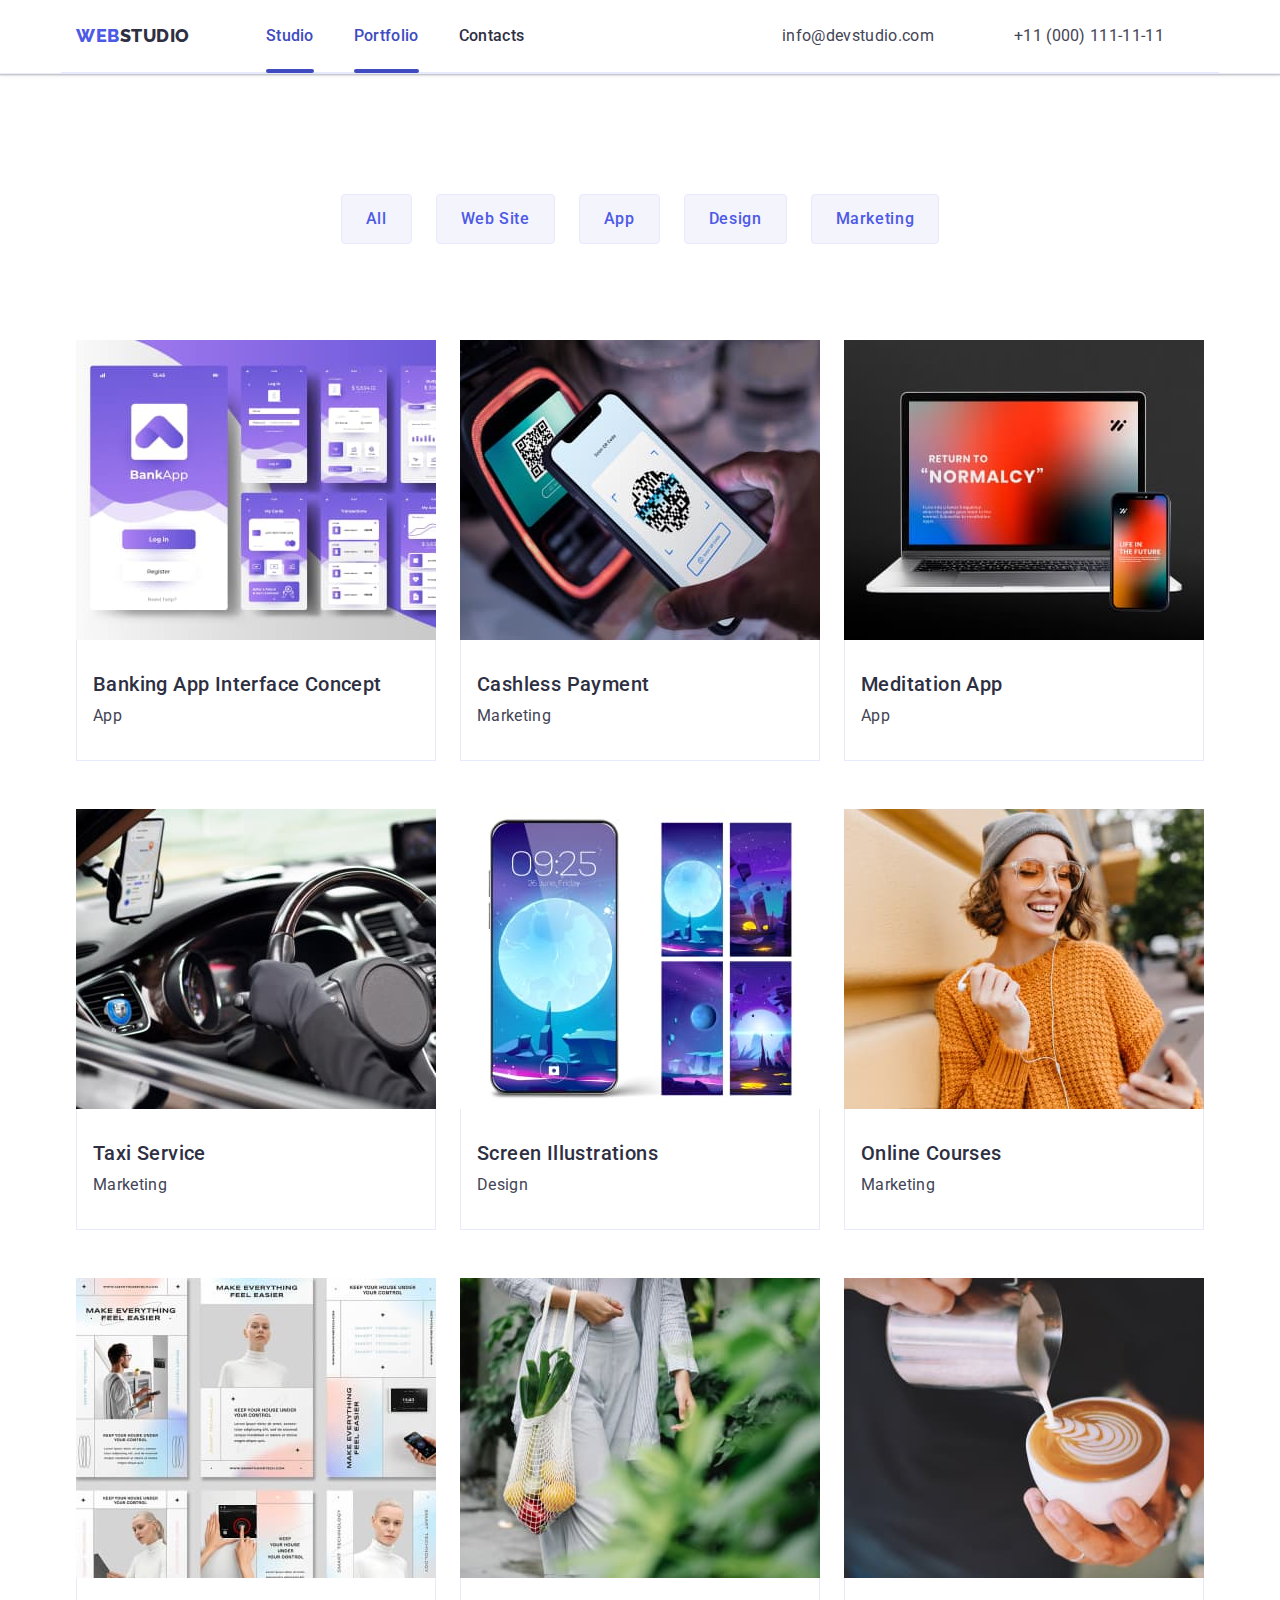
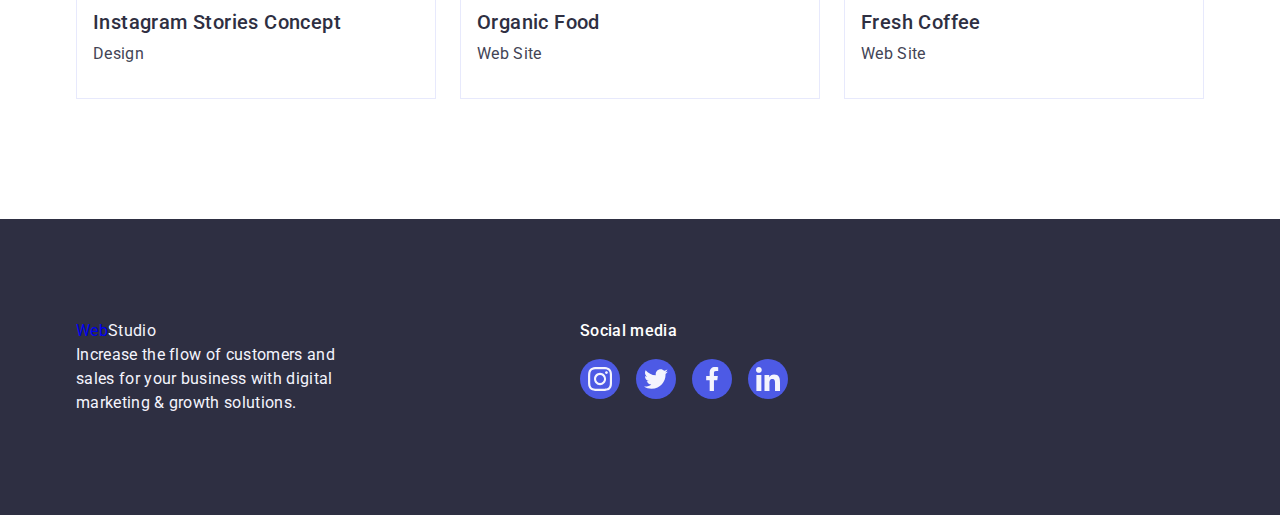
==== portfolio.html @ 804340a7 "Initial commit" ====
<!DOCTYPE html>
<html lang="en">
  <head>
    <meta charset="UTF-8" />
    <meta http-equiv="X-UA-Compatible" content="IE=edge" />
    <meta name="viewport" content="width=device-width, initial-scale=1.0" />
    <title>Document</title>
    <link rel="preconnect" href="https://fonts.googleapis.com" />
    <link rel="preconnect" href="https://fonts.gstatic.com" crossorigin />
    <link
      href="https://fonts.googleapis.com/css2?family=Raleway:wght@800&family=Roboto:wght@400;500;700;900&display=swap"
      rel="stylesheet"
    />
    <link
      rel="stylesheet"
      href="https://cdn.jsdelivr.net/npm/modern-normalize@1.1.0/modern-normalize.min.css"
    />
    <link rel="stylesheet" href="./css/style.css" />
  </head>
  <body class="body">
    <!-- Portfolio -->
    <header class="header">
      <div class="container header-container">
        <nav class="nav-menu">
          <a class="logo link" href="./index.html"
            >Web<span class="web-logo">Studio</span></a
          >
          <ul class="menu list">
            <li class="menu-item item">
              <a class="menu-list link active" href="./index.html">Studio</a>
            </li>
            <li class="menu-item item">
              <a class="menu-list link active" href="./portfolio.html"
                >Portfolio</a
              >
            </li>
            <li class="menu-item item">
              <a class="menu-list link" href="">Contacts</a>
            </li>
          </ul>
        </nav>
        <address class="address">
          <ul class="adress-item list">
            <li class="adress list">
              <a class="adress-list link" href="mailto:info@devstudio.com"
                >info@devstudio.com</a
              >
            </li>
            <li class="adress list">
              <a class="adress-list link" href="tel:+110001111111"
                >+11 (000) 111-11-11</a
              >
            </li>
          </ul>
        </address>
      </div>
    </header>
    <!-- Main contant -->
    <main class="main-portfolio">
      <section class="main-section">
        <div class="container">
          <h1 class="main-title visually-hidden" hidden>Our navigation</h1>
          <ul class="portfolio-btn list">
            <li class="main-list">
              <button class="button-list" type="button">All</button>
            </li>
            <li class="main-list">
              <button class="button-list" type="button">Web Site</button>
            </li>
            <li class="main-list">
              <button class="button-list" type="button">App</button>
            </li>
            <li class="main-list">
              <button class="button-list" type="button">Design</button>
            </li>
            <li class="main-list">
              <button class="button-list" type="button">Marketing</button>
            </li>
          </ul>
          <!-- Portfolio -->
          <ul class="list portfolio-main-list card-set">
            <li class="portfolio-list card-set-item">
              <a class="portfolio-link link" href="">
                <div class="portfolio-link-wrapper">
                  <img
                    class="img"
                    src="./images/portfolio/bankingapp.jpg"
                    alt="banking app interface concept"
                    width="360"
                    height="300"
                  />
                  <p class="overlay">
                    14 Stylish and User-Friendly App Design Concepts · Task
                    Manager App · Calorie Tracker App · Exotic Fruit Ecommerce
                    App · Cloud Storage App
                  </p>
                </div>
                <div class="portfolio-main-text">
                  <h2 class="title">Banking App Interface Concept</h2>
                  <p class="text">App</p>
                </div>
              </a>
            </li>
            <li class="portfolio-list card-set-item">
              <a class="portfolio-link link" href="">
                <div class="portfolio-link-wrapper">
                  <img
                    class="img"
                    src="./images/portfolio/cashlestpaiment.jpg"
                    alt="cashless paiment"
                    width="360"
                    height="300"
                  />
                  <p class="overlay">
                    14 Stylish and User-Friendly App Design Concepts · Task
                    Manager App · Calorie Tracker App · Exotic Fruit Ecommerce
                    App · Cloud Storage App
                  </p>
                </div>
                <div class="portfolio-main-text">
                  <h2 class="title">Cashless Payment</h2>
                  <p class="text">Marketing</p>
                </div>
              </a>
            </li>
            <li class="portfolio-list card-set-item">
              <a class="portfolio-link link" href="">
                <div class="portfolio-link-wrapper">
                  <img
                    class="img"
                    src="./images/portfolio/meditationapp.jpg"
                    alt="meditation app"
                    width="360"
                    height="300"
                  />
                  <p class="overlay">
                    14 Stylish and User-Friendly App Design Concepts · Task
                    Manager App · Calorie Tracker App · Exotic Fruit Ecommerce
                    App · Cloud Storage App
                  </p>
                </div>
                <div class="portfolio-main-text">
                  <h2 class="title">Meditation App</h2>
                  <p class="text">App</p>
                </div>
              </a>
            </li>

            <li class="portfolio-list card-set-item">
              <a class="portfolio-link link" href="">
                <div class="portfolio-link-wrapper">
                  <img
                    class="portfgolio-img"
                    src="./images/portfolio/taxiservice.jpg"
                    alt="taxi service"
                    width="360"
                    height="300"
                  />
                  <p class="overlay">
                    14 Stylish and User-Friendly App Design Concepts · Task
                    Manager App · Calorie Tracker App · Exotic Fruit Ecommerce
                    App · Cloud Storage App
                  </p>
                </div>
                <div class="portfolio-main-text">
                  <h2 class="title">Taxi Service</h2>
                  <p class="text">Marketing</p>
                </div>
              </a>
            </li>
            <li class="portfolio-list card-set-item">
              <a class="portfolio-link link" href="">
                <div class="portfolio-link-wrapper">
                  <img
                    class="portfgolio-img"
                    src="./images/portfolio/screenillustration.jpg"
                    alt="screen illustration"
                    width="360"
                    height="300"
                  />
                  <p class="overlay">
                    14 Stylish and User-Friendly App Design Concepts · Task
                    Manager App · Calorie Tracker App · Exotic Fruit Ecommerce
                    App · Cloud Storage App
                  </p>
                </div>
                <div class="portfolio-main-text">
                  <h2 class="title">Screen Illustrations</h2>
                  <p class="text">Design</p>
                </div>
              </a>
            </li>
            <li class="portfolio-list card-set-item">
              <a class="portfolio-link link" href="">
                <div class="portfolio-link-wrapper">
                  <img
                    class="portfgolio-img"
                    src="./images/portfolio/onlinecourses.jpg"
                    alt="online courses"
                    width="360"
                    height="300"
                  />
                  <p class="overlay">
                    14 Stylish and User-Friendly App Design Concepts · Task
                    Manager App · Calorie Tracker App · Exotic Fruit Ecommerce
                    App · Cloud Storage App
                  </p>
                </div>
                <div class="portfolio-main-text">
                  <h2 class="title">Online Courses</h2>
                  <p class="text">Marketing</p>
                </div>
              </a>
            </li>

            <li class="portfolio-list card-set-item">
              <a class="portfolio-link link" href="">
                <div class="portfolio-link-wrapper">
                  <img
                    class="portfgolio-img"
                    src="./images/portfolio/instagramstories.jpg"
                    alt="instagram stories"
                    width="360"
                    height="300"
                  />
                  <p class="overlay">
                    14 Stylish and User-Friendly App Design Concepts · Task
                    Manager App · Calorie Tracker App · Exotic Fruit Ecommerce
                    App · Cloud Storage App
                  </p>
                </div>
                <div class="portfolio-main-text">
                  <h2 class="title">Instagram Stories Concept</h2>
                  <p class="text">Design</p>
                </div>
              </a>
            </li>
            <li class="portfolio-list card-set-item">
              <a class="portfolio-link link" href="">
                <div class="portfolio-link-wrapper">
                  <img
                    class="portfgolio-img"
                    src="./images/portfolio/organicfood.jpg"
                    alt="organic food"
                    width="360"
                    height="300"
                  />
                  <p class="overlay">
                    14 Stylish and User-Friendly App Design Concepts · Task
                    Manager App · Calorie Tracker App · Exotic Fruit Ecommerce
                    App · Cloud Storage App
                  </p>
                </div>
                <div class="portfolio-main-text">
                  <h2 class="title">Organic Food</h2>
                  <p class="text">Web Site</p>
                </div>
              </a>
            </li>
            <li class="portfolio-list card-set-item">
              <a class="portfolio-link link" href="">
                <div class="portfolio-link-wrapper">
                  <img
                    class="portfgolio-img"
                    src="./images/portfolio/freshcoffy.jpg"
                    alt="fresh coffee"
                    width="360"
                    height="300"
                  />
                  <p class="overlay">
                    14 Stylish and User-Friendly App Design Concepts · Task
                    Manager App · Calorie Tracker App · Exotic Fruit Ecommerce
                    App · Cloud Storage App
                  </p>
                </div>
                <div class="portfolio-main-text">
                  <h2 class="title">Fresh Coffee</h2>
                  <p class="text">Web Site</p>
                </div>
              </a>
            </li>
          </ul>
        </div>
      </section>
    </main>
    <!-- Footer -->
    <footer class="footer">
      <div class="footer-container container">
        <div class="footer-item">
          <a class="footer-logo link" href="./index.html"
            >Web<span class="web-logo-footer footer">Studio</span></a
          >
          <p class="footer-text">
            Increase the flow of customers and sales for your business with
            digital marketing & growth solutions.
          </p>
        </div>
        <div class="social-container">
          <p class="soc-media">Social media</p>
          <ul class="list footer-list">
            <li class="footer-logo-list">
              <a href="" class="footer-icons-link">
                <svg class="footer-icons" width="24" height="24">
                  <use href="./images/icons.svg#icon-instagram"></use>
                </svg>
              </a>
            </li>
            <li class="footer-logo-list">
              <a href="" class="footer-icons-link">
                <svg class="footer-icons" width="24" height="24">
                  <use href="./images/icons.svg#icon-twitter"></use>
                </svg>
              </a>
            </li>
            <li class="footer-logo-list">
              <a href="" class="footer-icons-link">
                <svg class="footer-icons" width="24" height="24">
                  <use href="./images/icons.svg#icon-facebook"></use>
                </svg>
              </a>
            </li>
            <li class="footer-logo-list">
              <a href="" class="footer-icons-link">
                <svg class="footer-icons" width="24" height="24">
                  <use href="./images/icons.svg#icon-linkedin"></use>
                </svg>
              </a>
            </li>
          </ul>
        </div>
      </div>
    </footer>
  </body>
</html>
---- css/style.css ----
:root {
  /* Color */
  --color-iris: #4d5ae5;
  --color-ocean: #404bbf;
  --color-navy-blue: #2e2f42;
  --color-green: #31d0aa;
  --color-slate: #434455;
  --color-light-slate: #8e8f99;
  --color-cornflower: #e7e9fc;
  --color-cloud: #f4f4fd;
  --color-navy-blue-modal: #2e2f42;
  --color-grey: #2e2f42;
  --color-white: #ffffff;
  --color-dairy: #fcfcfc;
  /* Other*/
  --indent: 24px;
  --items: 3;
}

/* Reset */
.list {
  list-style: none;
  padding: 0;
  margin: 0;
}
.link {
  text-decoration: none;
}

h1,
h2,
h3,
h4,
h5,
h6,
p {
  margin: 0;
}
ul {
  margin-top: 0;
  margin-bottom: 0;
}
img {
  display: block;
}

button {
  cursor: pointer;
}

/* Card set */
.card-set {
  display: flex;
  flex-wrap: wrap;
  gap: var(--indent);
}
.card-set-item {
  width: calc((100% - 48px) / var(--items));
}
.card-set-team {
  width: calc((100% - 72px) / 4);
}

section {
  padding: 120px 0;
}

/* Боді */
.body {
  font-family: "Roboto", sans-serif;
  font-style: normal;
  font-weight: 400;
  font-size: 16px;
  line-height: 1.5;
  letter-spacing: 0.02em;
  color: #434455;
  background-color: var(--color-white);
}
.container {
  width: 1158px;
  margin-left: auto;
  margin-right: auto;
  padding-left: 15px;
  padding-right: 15px;
}

.header {
  box-shadow: 0px 2px 1px rgba(46, 47, 66, 0.08),
    0px 1px 1px rgba(46, 47, 66, 0.16), 0px 1px 6px rgba(46, 47, 66, 0.08);
}

.header-container {
  display: flex;
  align-items: center;
  margin: auto;
  border-bottom: 1px solid #e7e9fc;
  box-shadow: ;
}

.nav-menu {
  display: flex;
  align-items: center;
}

.menu {
  display: flex;
  align-items: center;
}

.logo {
  margin-right: 76px;
}
.menu-item:not(:last-child) {
  margin-right: 40px;
}

.menu-item {
}

.adress-item {
  display: flex;
}

.header {
  font-weight: 500;
  font-size: 16px;
  line-height: 1.5;
  letter-spacing: 0.02em;
  color: var(--color-grey);
  border-bottom: 1px solid #e7e9fc;
}

/* Логотип */
.web-logo {
  font-family: "Raleway", sans-serif;
  font-weight: 800;
  font-size: 18px;
  line-height: 1.17;
  color: #2e2f42;
  letter-spacing: 0.03em;
  text-transform: uppercase;
}

.logo {
  font-family: "Raleway", sans-serif;
  font-weight: 800;
  font-size: 18px;
  line-height: 1.7;
  color: #4d5ae5;
  letter-spacing: 0.03em;
  text-transform: uppercase;
  text-decoration: none;
  line-height: 1.17;
  color: var(--color-grey);
  color: var(--color-iris);
}

.menu-list {
  font-weight: 500;
  font-size: 16px;
  line-height: 1, 5;
  letter-spacing: 0.02em;
  color: var(--color-grey);
  padding: 24px 0;
  display: block;
  position: relative;
  transition: color 250ms cubic-bezier(0.4, 0, 0.2, 1);
}
.menu-list::after {
  content: "";
  position: absolute;
  display: block;
  width: 100%;
  height: 4px;
  left: 0;
  bottom: -1px;
  border-radius: 2px;
}

.menu-list.active {
  color: #404bbf;
}
.menu-list.active::after {
  background-color: #404bbf;
}

.menu-list:hover,
.menu-list:focus {
  color: #404bbf;
}

/* Адреса */
.address {
  font-style: normal;
  font-weight: 400;
  font-size: 16px;
  line-height: 1.5;
  letter-spacing: 0.02em;
  color: #434455;
  margin-left: auto;
}

.adress-item {
  gap: 40px;
}

.adress-list {
  color: #434455;
  margin-right: 40px;
  transition: color 250ms cubic-bezier(0.4, 0, 0.2, 1);
}
.adress-list:hover,
.adress-list:focus {
  color: #404bbf;
}

/* Hero */
.section-hero {
  line-height: 1.07;
  padding-top: 188px;
  padding-bottom: 188px;
  text-align: center;
  height: 600px;
  max-width: 1440px;
  margin: 0 auto;
  background-image: linear-gradient(
      rgba(46, 47, 66, 0.7),
      rgba(46, 47, 66, 0.7)
    ),
    url(../images/hero/peopleoffice.jpg);
  background-color: var(--color-grey);
  background-size: cover;
  background-repeat: no-repeat;
  background-position: center;
  filter: drop-shadow(0px 4px 4px rgba(0, 0, 0, 0.25));
}

.main-title {
  font-weight: 700;
  font-size: 56px;
  line-height: 1.07;
  letter-spacing: 0.02em;
  color: #ffffff;
  max-width: 496px;
  margin-top: 0;
  margin-bottom: 48px;
  margin-left: auto;
  margin-right: auto;
  text-align: center;
}
/* Кнопка */
.button {
  font-family: "Roboto", sans-serif;
  font-style: normal;
  font-weight: 500;
  font-size: 16px;
  line-height: 1.5;
  display: flex;
  align-items: center;
  letter-spacing: 0.04em;
  color: #ffffff;
  background: #4d5ae5;
  display: block;
  height: 56px;
  min-width: 169px;
  margin-left: auto;
  margin-right: auto;
  border-radius: 4px;
  border: none;
}

.button:hover,
.button:focus {
  background: #404bbf;
  cursor: pointer;
}

.button {
  transition: background-color 250ms cubic-bezier(0.4, 0, 0.2, 1);
}
/* Portfolio Button */
.portfolio-btn {
  display: flex;
  gap: 24px;
  margin-bottom: 72px;
  justify-content: center;
  padding: 24px 0;
}
.main-section {
  padding: 96px 0 120px;
}

.items {
  color: var(--color-grey);
  background-color: #ffffff;
}
.title {
  margin-bottom: 72px;
  font-weight: 500;
  font-size: 20px;
  line-height: 1.2;
  letter-spacing: 0.02em;
  color: var(--color-grey);
}
/* Про компанію */
.company-items title {
  color: var(--color-grey);
}

.about-company {
  display: flex;
  gap: 24px;
}

.about-list:not(:last-child) {
  margin-right: 24px;
}
.about-list {
  width: calc((100% - 72px) / 4);
}

.img-logo-list {
  display: flex;
  width: 264px;
  height: 112px;
  align-items: center;
  justify-content: center;
  background: #f4f4fd;
  border-radius: 4px;
  margin-bottom: 8px;
}

.title-about {
  margin-bottom: 8px;
  font-weight: 500;
  font-size: 20px;
  line-height: 1.2;
  letter-spacing: 0.02em;
  color: var(--color-grey);
}

.company-text {
  width: 264px;
  margin-top: 8px;
}

.company-text {
  font-weight: 400;
  font-size: 16px;
  line-height: 1.5;
  letter-spacing: 0.02em;
  color: var(--color-slate);
}

.visually-hidden {
  position: absolute;
  width: 1px;
  height: 1px;
  margin: -1px;
  border: 0;
  padding: 0;
  white-space: nowrap;
  clip-path: inset(100%);
  clip: rect(0 0 0 0);
  overflow: hidden;
}

/* Приклади робіт */
.title-work {
  margin-bottom: 72px;
  font-weight: 700;
  font-size: 36px;
  line-height: 1.11px;
  letter-spacing: 0.02em;
  text-transform: capitalize;
  color: var(--color-grey);
  text-align: center;
}

.apply-work {
  padding-top: 0;
}
.apply-list {
  display: flex;
  gap: 24px;
}

/* Наша команда */

.our-team {
  background-color: var(--color-cloud);
}

.social-list {
  display: flex;
  justify-content: center;
  gap: 24px;
}
.social-list-link {
  display: flex;
  justify-content: center;
  align-items: center;
  width: 40px;
  height: 40px;
  border-radius: 50% 50%;
  background-color: #4d5ae5;
  caret-color: #f4f4fd;
  fill: #f4f4fd;
  transition: background-color 250ms cubic-bezier(0.4, 0, 0.2, 1);
}
.social-list-link:hover,
.social-list-link:focus {
  background-color: #404bbf;
}

.title-work {
  margin-bottom: 72px;
  font-weight: 700;
  font-size: 36px;
  line-height: 1.11;
  letter-spacing: 0.02em;
  text-transform: capitalize;
  color: var(--color-grey);
  text-align: center;
}

.our-team-list {
  padding: 32px 0;
}

.subtitle-team {
  margin-bottom: 8px;
  font-weight: 500;
  font-size: 20px;
  line-height: 1.2;
  letter-spacing: 0.02em;
  color: var(--color-grey);
}
.subtext-team,
.subtitle-team {
  text-align: center;
}
.subtext-team {
  margin-bottom: 8px;
}

.img-team {
  padding-bottom: 32px;
}

.team-list {
  border-radius: 0px 0px 4px 4px;
  background-color: var(--color-white);
  box-shadow: 0px 1px 6px rgba(46, 47, 66, 0.08),
    0px 1px 1px rgba(46, 47, 66, 0.16), 0px 2px 1px rgba(46, 47, 66, 0.08);
}

.text {
  line-height: 1.5;
  color: var(--color-slate);
}
/* Portfolio */
.portfolio-link {
  display: block;
}
.portfolio-link:hover,
.portfolio-link:focus {
  background: #ffffff;
  box-shadow: 0px 1px 6px rgba(46, 47, 66, 0.08),
    0px 1px 1px rgba(46, 47, 66, 0.16), 0px 2px 1px rgba(46, 47, 66, 0.08);
  border-radius: 0px 0px 4px 4px;
}

.portfolio-main-list {
  display: flex;
  flex-wrap: wrap;
  gap: 48px 24px;
}
.portfolio-main-text {
  padding: 32px 16px;
  border: 1px solid #e7e9fc;
  border-top: none;
}

.portfolio-main-text h2 {
  margin-bottom: 8px;
}

.menu-list-portfolio {
  font-weight: 500;
  font-size: 16px;
  line-height: 1, 5;
  letter-spacing: 0.02em;
  color: var(--color-grey);
  padding: 24px 0;
  display: block;
  position: relative;
  transition: color 250ms cubic-bezier(0.4, 0, 0.2, 1);
}
.menu-list-portfolio::after {
  content: "";
  position: absolute;
  display: block;
  width: 100%;
  height: 4px;
  left: 0;
  bottom: -1px;
  border-radius: 2px;
}

.menu-list-portfolio.active {
  color: #404bbf;
}

.menu-list-portfolio.active::after {
  background-color: #404bbf;
}

.button-list {
  font-family: "Roboto", sans-serif;
  font-style: normal;
  font-weight: 500;
  font-size: 16px;
  line-height: 1.5;
  display: flex;
  align-items: center;
  text-align: center;
  letter-spacing: 0.04em;
  color: #4d5ae5;
  background: #f4f4fd;
  border-radius: 4px;
  border: 1px solid #e7e9fc;
  border-radius: 4px;
  padding: 12px 24px;
}

.button-list:hover,
.button-list:focus {
  background: #404bbf;
  color: #ffffff;
  cursor: pointer;
  border: 1px solid transparent;
}
.button-list:hover,
.button-list:focus {
  box-shadow: 0px 3px 1px rgba(0, 0, 0, 0.1), 0px 2px 1px rgba(0, 0, 0, 0.08),
    0px 2px 2px rgba(0, 0, 0, 0.12);
}

.button-list {
  transition: color 250ms cubic-bezier(0.4, 0, 0.2, 1),
    background-color 250ms cubic-bezier(0.4, 0, 0.2, 1),
    border-color 250ms cubic-bezier(0.4, 0, 0.2, 1),
    box-shadow 250ms cubic-bezier(0.4, 0, 0.2, 1);
}

/* Portfolio animation */

.portfolio-link-wrapper {
  position: relative;
  overflow: hidden;
}

.overlay {
  position: absolute;
  left: 0;
  top: 0;
  padding: 40px 32px;
  transform: translate(0, 100%);
  transition: transform 250ms cubic-bezier(0.4, 0, 0.2, 1);
  font-size: 16px;
  color: var(--color-cloud);
  background: #4d5ae5;
  padding-top: 40px;
  padding-left: 32px;
  padding-right: 32px;
  width: 100%;
  height: 100%;
}

.portfolio-link:hover .overlay,
.portfolio-link:focus .overlay {
  transform: translate(0, 0);
}

.portfolio-link {
  transition: box-shadow 250ms cubic-bezier(0.4, 0, 0.2, 1);
}

/* Customers */
.title-customers {
  line-height: 1.1;
}

.customers {
  display: flex;
  gap: 24px;
  justify-content: center;
}

.customers-link {
  color: #8e8f99;
  display: flex;
  width: 168px;
  height: 88px;
  align-items: center;
  justify-content: center;
  border: 1px solid #8e8f99;
  border-radius: 4px;
  transition: border-color 250ms cubic-bezier(0.4, 0, 0.2, 1),
    color 250ms cubic-bezier(0.4, 0, 0.2, 1);
}

.customers-link:hover,
.customers-link:focus {
  color: #404bbf;
  border: 1px solid #404bbf;
  border-radius: 4px;
}

.customers-logo {
  fill: currentColor;
}
/* Футер */
.footer-item {
  margin-right: 120px;
}

.footer-container {
  display: flex;
  align-items: baseline;
}
.social-container {
  width: 208px;
  height: 80px;
  margin-left: 120px;
}

.footer {
  background-color: #2e2f42;
  color: #f4f4fd;
}

.footer {
  padding: 100px 0;
}

.footer-text {
  max-width: 264px;
  font-size: 16px;
  line-height: 1.5;
  letter-spacing: 0.02em;
  color: #f4f4fd;
  display: block;
}

.soc-media {
  font-family: "Roboto";
  font-weight: 500;
  font-size: 16px;
  line-height: 1.5;
  letter-spacing: 0.02em;
  color: #ffffff;
  margin-bottom: 16px;
}

.footer-logo {
  display: inline-block;
  padding: 0;
}

web-logo-footer {
  color: #4d5ae5;
}

.footer-list {
  display: flex;
  justify-content: center;
  gap: 16px;
}
.footer-icons-link {
  display: flex;
  justify-content: center;
  align-items: center;
  width: 100%;
  height: 100%;
  width: 40px;
  height: 40px;
  border-radius: 50% 50%;
  background-color: #4d5ae5;
  caret-color: #f4f4fd;
  fill: #f4f4fd;
  transition: background-color 250ms cubic-bezier(0.4, 0, 0.2, 1);
}
.footer-icons-link:hover,
.footer-icons-link:focus {
  background: #31d0aa;
}

/* Modal */
.backdrop {
  position: fixed;
  top: 0;
  left: 0;
  width: 100%;
  height: 100%;
  background: rgba(46, 47, 66, 0.4);
  transition: opacity 250ms cubic-bezier(0.4, 0, 0.2, 1),
    visibility 250ms cubic-bezier(0.4, 0, 0.2, 1);
  z-index: 100;
}
.modal {
  position: absolute;
  top: 50%;
  left: 50%;
  transform: translate(-50%, -50%);
  width: 408px;
  min-height: 576px;
  background-color: var(--color-dairy);
  box-shadow: 0px 1px 1px rgba(0, 0, 0, 0.14), 0px 1px 3px rgba(0, 0, 0, 0.12),
    0px 2px 1px rgba(0, 0, 0, 0.2);
  transition: transform 250ms cubic-bezier(0.4, 0, 0.2, 1);
  border-radius: 4px;
}
.modal-close {
  position: absolute;

  top: 24px;
  right: 24px;
  display: flex;
  align-items: center;
  justify-content: center;
  padding: 0;
  width: 24px;
  height: 24px;
  border-radius: 50%;
  background: #e7e9fc;
  color: #f4f4fd;
  border: 1px solid rgba(0, 0, 0, 0.1);
  transition: background-color 250ms cubic-bezier(0.4, 0, 0.2, 1),
    border 250ms cubic-bezier(0.4, 0, 0.2, 1);
}

.modal-close:hover,
.modal-close:focus {
  background-color: #404bbf;
  fill: #ffffff;
  border: none;
}

.btn-close-icon {
  transition: fill 250ms cubic-bezier(0.4, 0, 0.2, 1);
}

.backdrop.is-hidden {
  opacity: 0;
  visibility: hidden;
  pointer-events: none;
}
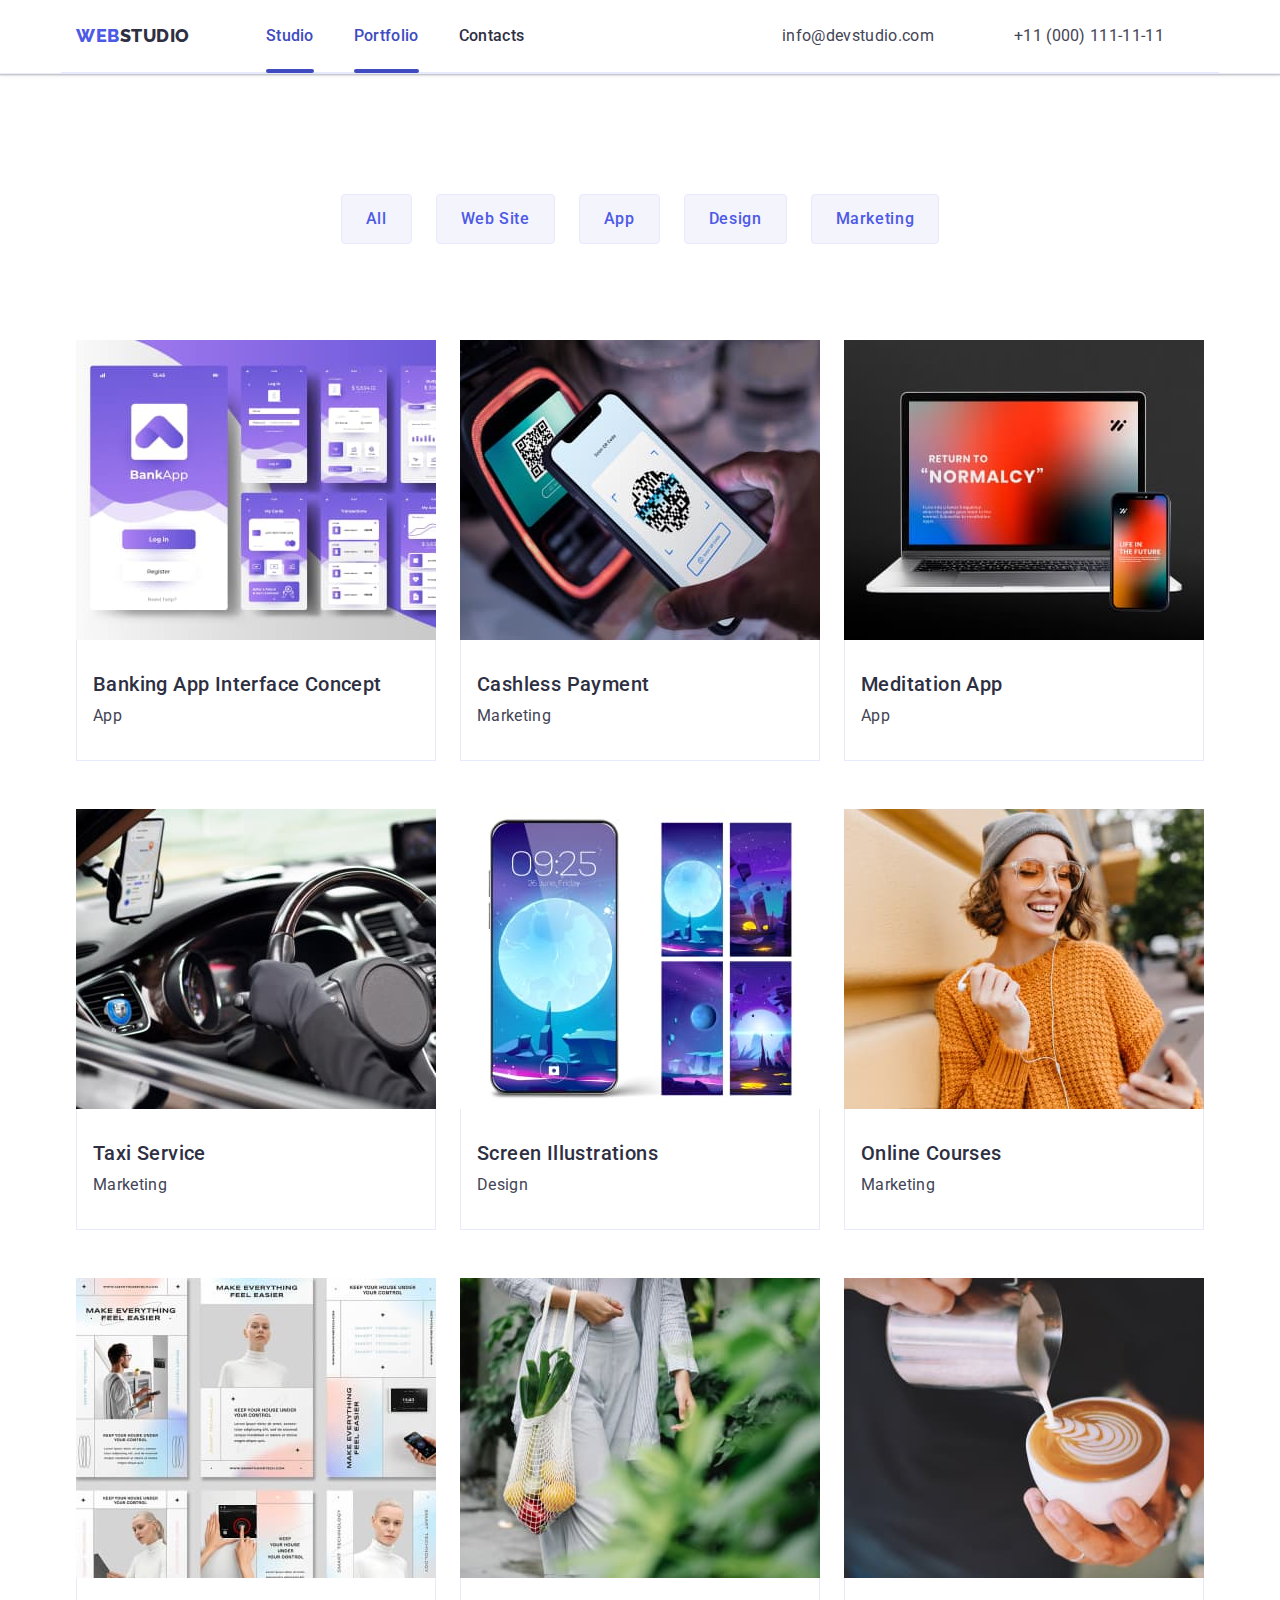
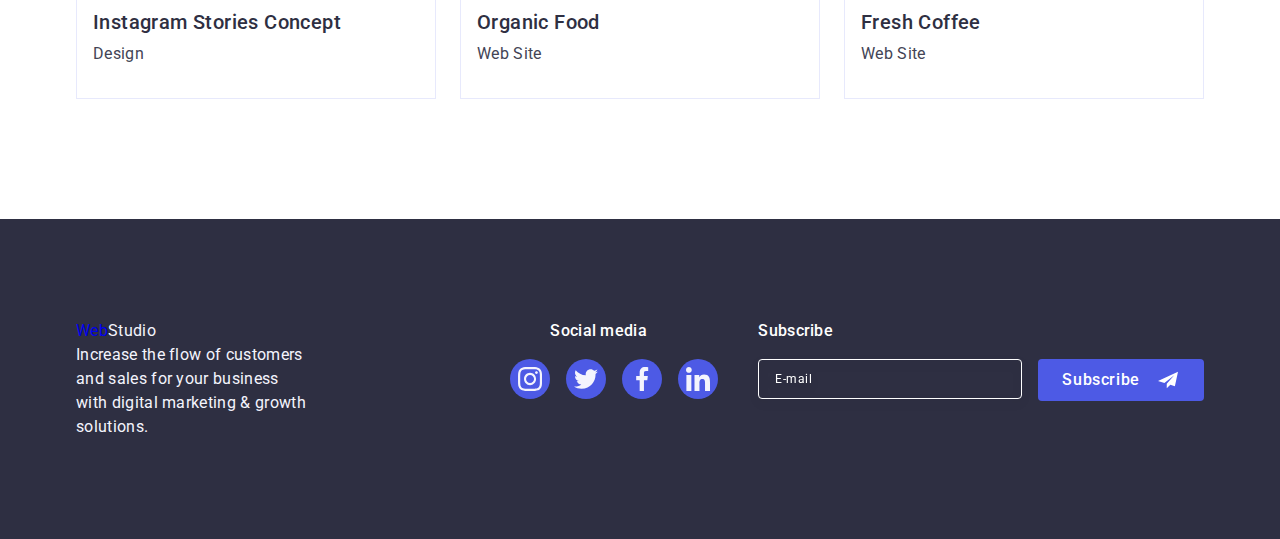
==== commit 36e96e60: "Update portfolio.html" ====
--- a/portfolio.html
+++ b/portfolio.html
@@ -328,6 +328,23 @@
             </li>
           </ul>
         </div>
+        <div class="footer-wrapper">
+          <p class="wrapper-text">Subscribe</p>
+          <div class="form-content">
+            <form class="footer-form" name="footer-form">
+              <label class="footer-label">
+                <input class="footer-input" type="email" name="email" />
+                <span class="footer-text-form">E-mail</span>
+              </label>
+            </form>
+            <button class="footer-form-btn" type="submit">
+              <span>Subscribe</span>
+              <svg class="form-logo-item" width="24" height="20">
+                <use href="./images/icons.svg#icon-footer"></use>
+              </svg>
+            </button>
+          </div>
+        </div>
       </div>
     </footer>
   </body>
--- a/css/style.css
+++ b/css/style.css
@@ -677,6 +677,7 @@
   display: flex;
   justify-content: center;
   gap: 16px;
+  margin-right: 80px;
 }
 .footer-icons-link {
   display: flex;
@@ -695,6 +696,84 @@
 .footer-icons-link:hover,
 .footer-icons-link:focus {
   background: #31d0aa;
+}
+
+/* Form Footer */
+.footer-wrapper {
+}
+.wrapper-text {
+  font-weight: 500;
+  font-size: 16px;
+  letter-spacing: 0.02em;
+  line-height: 1.5;
+  color: #ffffff;
+  margin-bottom: 16px;
+}
+.form-content {
+  display: flex;
+  gap: 16px;
+}
+.footer-form {
+  position: relative;
+  border: 1px solid #ffffff;
+  filter: drop-shadow(0px 4px 4px rgba(0, 0, 0, 0.15));
+  border-radius: 4px;
+  width: 264px;
+  height: 40px;
+}
+.footer-label {
+}
+.footer-input {
+  width: 100%;
+  height: 100%;
+  background-color: transparent;
+  border: none;
+  outline: transparent;
+  font-size: 12px;
+  letter-spacing: 0.04em;
+  line-height: 2;
+  color: #ffffff;
+  padding-left: 56px;
+}
+.footer-text-form {
+  font-size: 12px;
+  letter-spacing: 0.04em;
+  color: #ffffff;
+  line-height: 2;
+  position: absolute;
+  left: 16px;
+  transform: translateY(-50%);
+  top: 50%;
+}
+.footer-form-btn {
+  display: flex;
+  align-items: center;
+  gap: 16px;
+  min-width: 165px;
+  min-height: 40px;
+  font-weight: 500;
+  font-size: 16px;
+  letter-spacing: 0.04em;
+  line-height: 1.6;
+  color: #ffffff;
+  background: #4d5ae5;
+  border-radius: 4px;
+  cursor: pointer;
+  margin: 0 auto;
+  border: none;
+  padding: 8px 24px;
+  transition: background-color var(--animation-speed)
+    cubic-bezier(0.4, 0, 0.2, 1);
+}
+
+.footer-form-btn:hover,
+.footer-form-btn:focus {
+  background-color: #404bbf;
+}
+
+.btn-form-footer {
+}
+.form-logo {
 }
 
 /* Modal */
@@ -721,6 +800,7 @@
     0px 2px 1px rgba(0, 0, 0, 0.2);
   transition: transform 250ms cubic-bezier(0.4, 0, 0.2, 1);
   border-radius: 4px;
+  padding: 24px;
 }
 .modal-close {
   position: absolute;
@@ -757,3 +837,139 @@
   visibility: hidden;
   pointer-events: none;
 }
+
+/* Modal form */
+.users-form {
+  display: flex;
+  flex-direction: column;
+}
+.modal-form {
+  margin-bottom: 8px;
+}
+
+.contacts-text {
+  display: flex;
+  justify-content: center;
+  padding-top: 24px;
+  padding-bottom: 16px;
+  margin-top: 24px;
+
+  font-weight: 500;
+  font-size: 16px;
+  line-height: 1.5;
+  color: #2e2f42;
+}
+
+.user-info {
+  display: block;
+  font-weight: 400;
+  font-size: 12px;
+  margin-bottom: 4px;
+  color: #8e8f99;
+}
+.modal-input-form {
+  width: 100%;
+  height: 40px;
+  border: 1px solid rgba(46, 47, 66, 0.4);
+  border-radius: 4px;
+  padding-left: 38px;
+  transition: border-color 250ms cubic-bezier(0.4, 0, 0.2, 1);
+}
+
+.modal-input-form:focus {
+  outline: 1px solid #4d5ae5;
+  border-color: #404bbf;
+}
+
+.modal-icon-form {
+  position: relative;
+}
+
+.modal-input-form:focus + .form-logo {
+  fill: #404bbf;
+}
+
+.textarea-form {
+  resize: none;
+  width: 100%;
+  height: 120px;
+  padding: 10px 16px;
+  border: 1px solid rgba(46, 47, 66, 0.4);
+  border-radius: 4px;
+  transition: border-color 250ms cubic-bezier(0.4, 0, 0.2, 1);
+}
+
+.textarea-form:focus {
+  outline: 1px solid #4d5ae5;
+  border-color: #404bbf;
+}
+
+.form-logo {
+  position: absolute;
+  top: 50%;
+  left: 16px;
+  transform: translateY(-50%);
+  transition: 250ms cubic-bezier(0.4, 0, 0.2, 1);
+}
+
+.modal-form-check {
+  display: flex;
+  align-items: center;
+  justify-content: center;
+  font-size: 12px;
+  letter-spacing: 0.04em;
+  margin-bottom: 16px;
+}
+.modal-form-check::before {
+  content: "";
+  display: block;
+  width: 16px;
+  height: 16px;
+  border: 1px solid rgba(46, 47, 66, 0.4);
+  border-radius: 2px;
+  margin-right: 8px;
+  background-repeat: no-repeat;
+  background-position: center;
+  background-image: url("data:image/svg+xml,%3Csvg width='10' height='8' viewBox='0 0 10 8' fill='none' xmlns='http://www.w3.org/2000/svg'%3E%3Cpath d='M8.44558 0.255056C8.61838 0.089653 8.84834 -0.00178848 9.08693 2.65108e-05C9.32551 0.0018415 9.55407 0.0967713 9.72436 0.264784C9.89466 0.432797 9.99337 0.660752 9.99968 0.900549C10.006 1.14034 9.91939 1.37323 9.75816 1.55005L4.86357 7.70436C4.77941 7.79551 4.67782 7.86865 4.5649 7.91942C4.45198 7.97018 4.33003 7.99754 4.20636 7.99984C4.08268 8.00214 3.95981 7.97935 3.8451 7.93282C3.73038 7.88629 3.62618 7.81698 3.53872 7.72903L0.292827 4.46564C0.202435 4.38096 0.129933 4.27884 0.0796475 4.16537C0.0293621 4.05191 0.00232279 3.92942 0.000143182 3.80522C-0.00203643 3.68102 0.0206883 3.55765 0.0669613 3.44248C0.113234 3.3273 0.182108 3.22267 0.269473 3.13483C0.356838 3.047 0.460905 2.97775 0.575465 2.93123C0.690026 2.88471 0.812734 2.86186 0.936267 2.86405C1.0598 2.86624 1.18163 2.89343 1.29449 2.94398C1.40734 2.99454 1.50892 3.06743 1.59315 3.15831L4.16189 5.73967L8.42227 0.28219C8.42994 0.272694 8.43813 0.263635 8.4468 0.255056H8.44558Z' fill='%23F4F4FD'/%3E%3C/svg%3E");
+  transition: 250ms cubic-bezier(0.4, 0, 0.2, 1);
+}
+
+.modal-checkbox-form:checked + .modal-form-check::before {
+  background-color: #404bbf;
+}
+
+.modal-checkbox-form:focus + .modal-form-check::before {
+  border: 1px solid #404bbf;
+  border-radius: 2px;
+}
+.link-privacy {
+  color: #4d5ae5;
+}
+
+.form-btn-modal {
+  font-weight: 500;
+  font-size: 16px;
+  line-height: 1.5;
+  display: flex;
+  align-items: center;
+  letter-spacing: 0.04em;
+  color: #ffffff;
+  background: #4d5ae5;
+  display: block;
+  height: 56px;
+  min-width: 169px;
+  margin-left: auto;
+  margin-right: auto;
+  border-radius: 4px;
+  border: none;
+}
+
+.form-btn-modal:hover,
+.form-btn-modal:focus {
+  background: #404bbf;
+  cursor: pointer;
+}
+
+.form-btn-modal {
+  transition: background-color 250ms cubic-bezier(0.4, 0, 0.2, 1);
+}
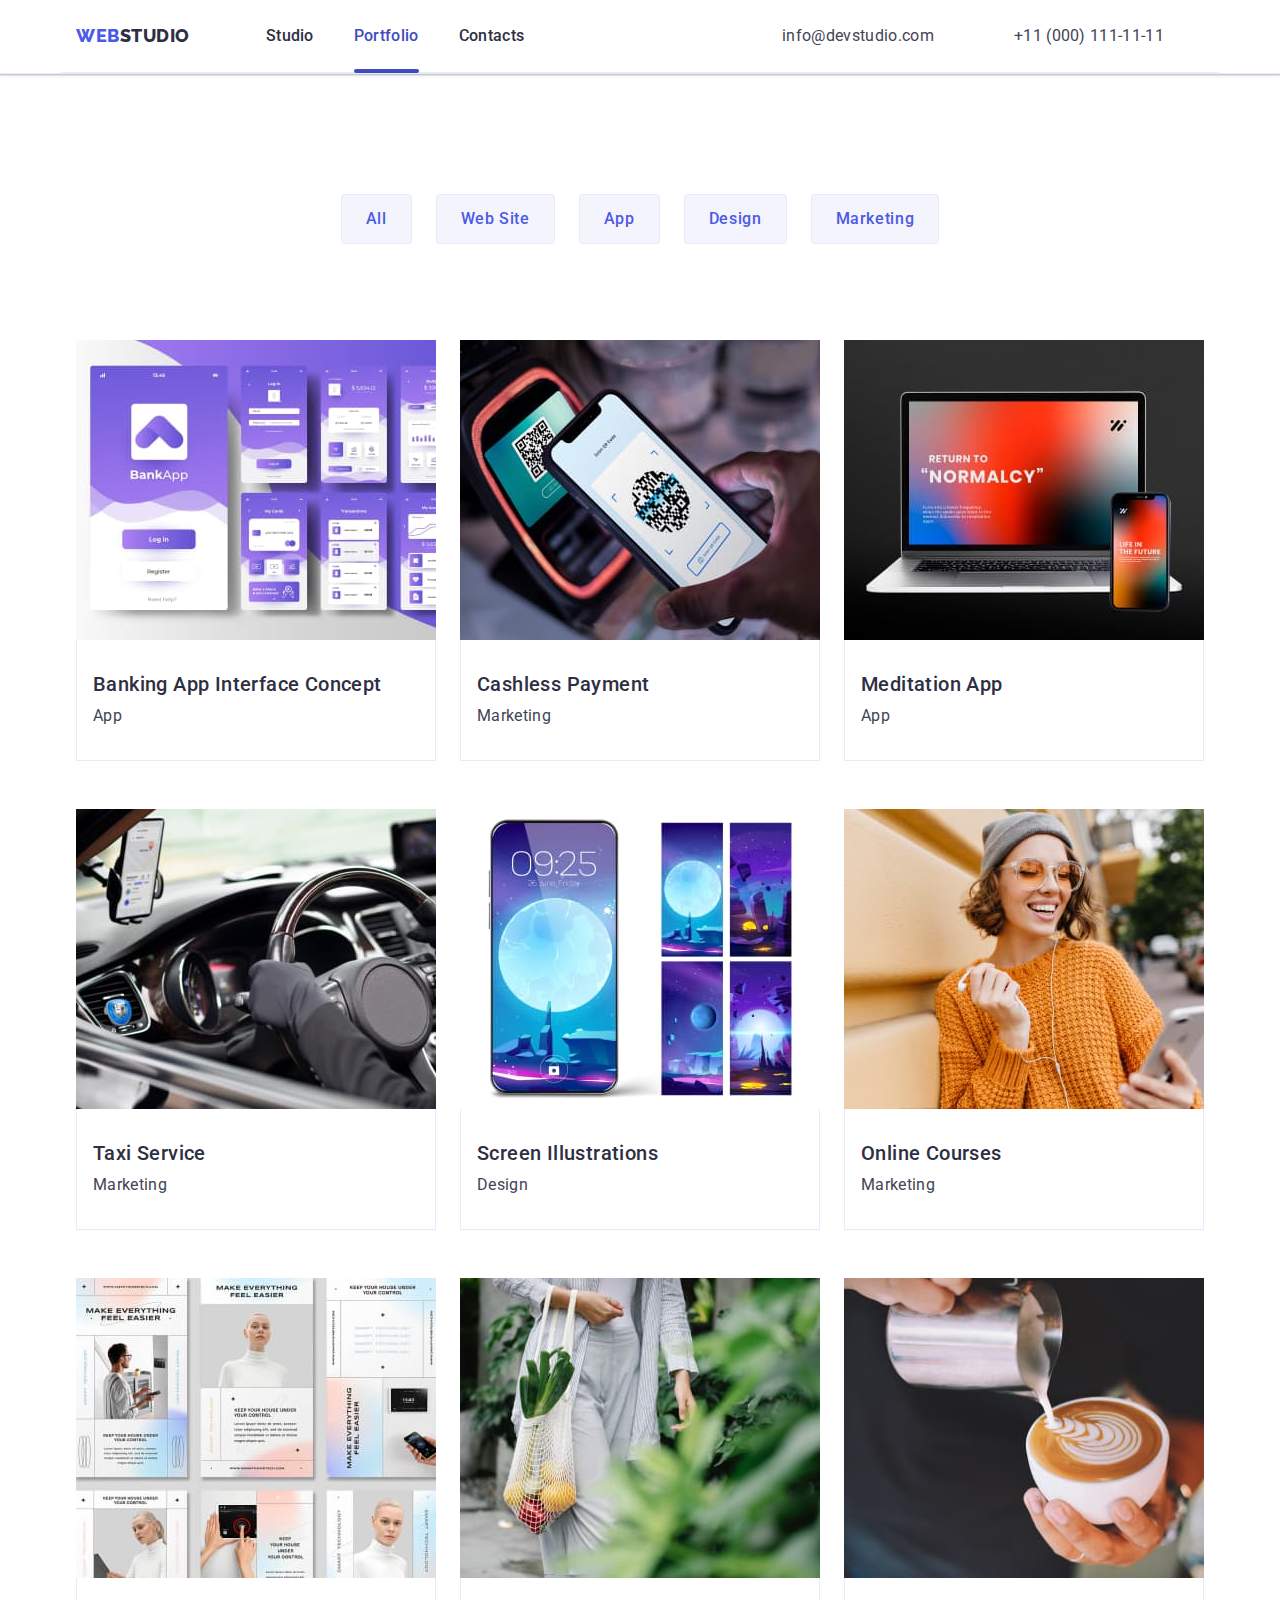
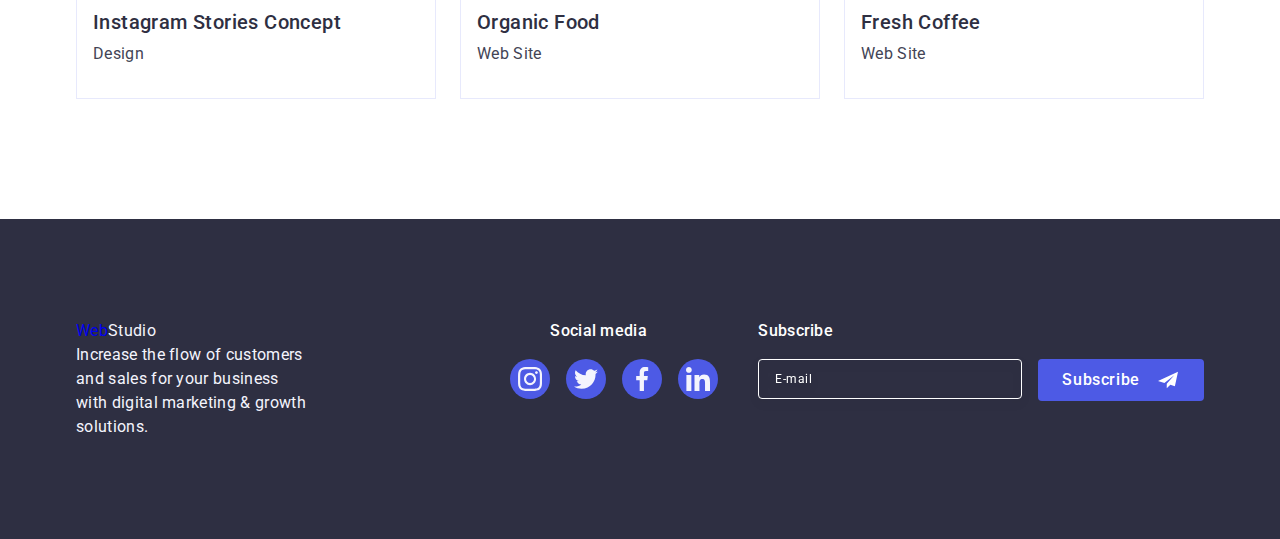
==== commit 9c97a1e5: "Update portfolio.html" ====
--- a/portfolio.html
+++ b/portfolio.html
@@ -27,7 +27,7 @@
           >
           <ul class="menu list">
             <li class="menu-item item">
-              <a class="menu-list link active" href="./index.html">Studio</a>
+              <a class="menu-list link" href="./index.html">Studio</a>
             </li>
             <li class="menu-item item">
               <a class="menu-list link active" href="./portfolio.html"
